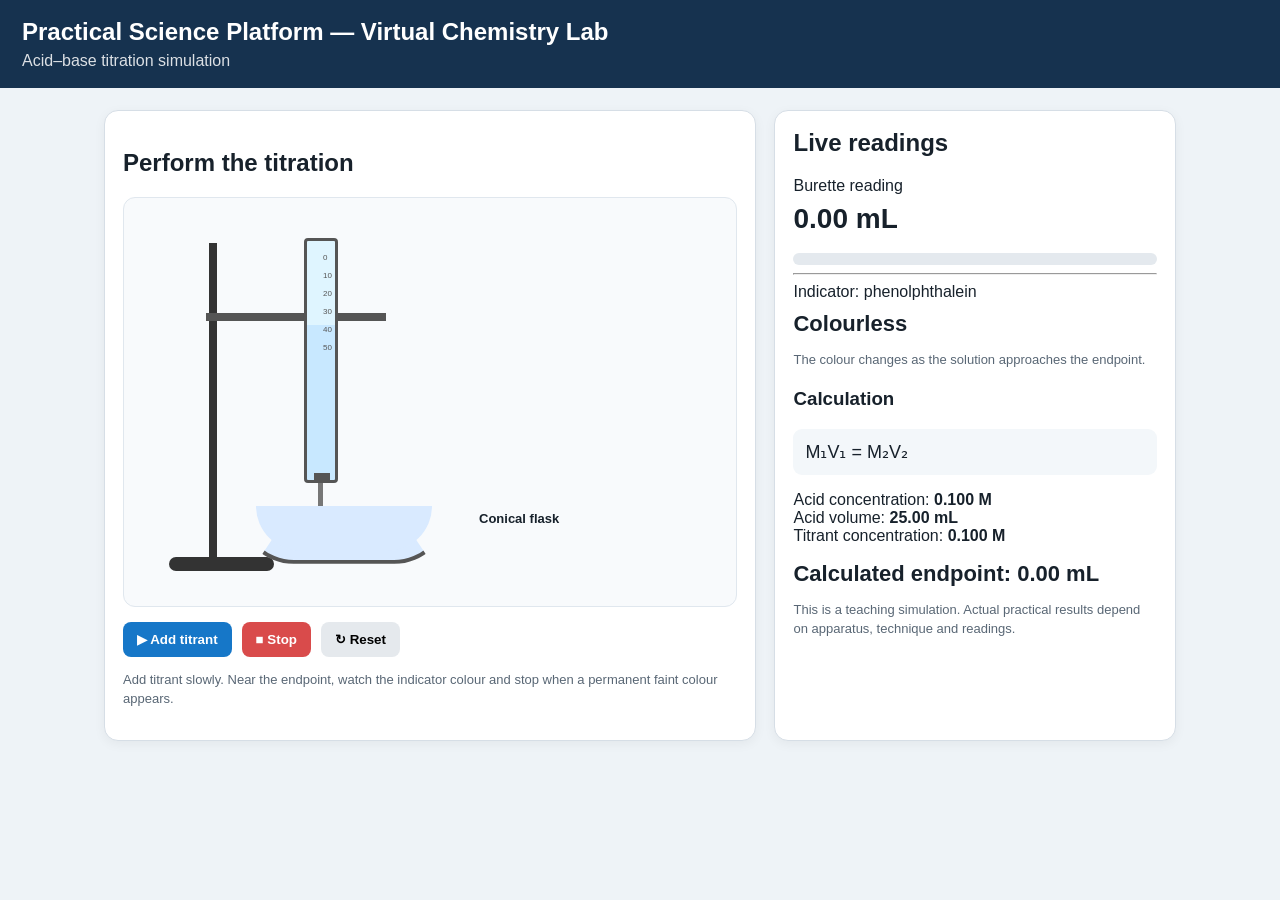
==== assets/titration.html @ 9d66d342 "Add interactive virtual titration laboratory" ====
<!doctype html>
<html lang="en">
<head>
<meta charset="utf-8"><meta name="viewport" content="width=device-width,initial-scale=1">
<title>Virtual Chemistry Lab — Acid-Base Titration</title>
<style>
*{box-sizing:border-box}body{margin:0;font-family:Arial,sans-serif;background:#eef3f7;color:#17212b}.top{background:#16324f;color:#fff;padding:18px 22px}.top h1{margin:0;font-size:24px}.top p{margin:6px 0 0;opacity:.85}.wrap{max-width:1100px;margin:22px auto;padding:0 14px;display:grid;grid-template-columns:1.3fr .8fr;gap:18px}.lab,.panel{background:#fff;border:1px solid #d6dee6;border-radius:14px;padding:18px;box-shadow:0 3px 12px #0000000d}.lab{min-height:600px}.scene{height:410px;position:relative;background:#f8fafc;border:1px solid #e0e7ee;border-radius:12px;overflow:hidden}.stand{position:absolute;left:85px;top:45px;width:8px;height:315px;background:#333}.base{position:absolute;left:45px;bottom:35px;width:105px;height:14px;background:#333;border-radius:8px}.clamp{position:absolute;left:82px;top:115px;width:180px;height:8px;background:#555}.burette{position:absolute;left:180px;top:40px;width:34px;height:245px;border:3px solid #555;border-radius:4px;background:linear-gradient(to bottom,#dff5ff 0%,#dff5ff 35%,#c8e8ff 35%,#c8e8ff 100%)}.scale{position:absolute;right:3px;top:8px;font-size:8px;line-height:18px;color:#555}.tap{position:absolute;left:190px;top:275px;width:16px;height:8px;background:#555}.tip{position:absolute;left:194px;top:285px;width:5px;height:28px;background:#777}.drop{position:absolute;left:192px;top:310px;width:10px;height:10px;border-radius:50%;background:#6ba9d8;display:none}.flask{position:absolute;left:115px;bottom:42px;width:210px;height:120px;border:4px solid #555;border-top:0;border-radius:0 0 55px 55px;background:linear-gradient(to top,#d9eaff 0%,#d9eaff 40%,transparent 41%);clip-path:polygon(37% 0,63% 0,63% 24%,92% 100%,8% 100%,37% 24%)}.liquid{position:absolute;left:132px;bottom:55px;width:176px;height:45px;border-radius:0 0 48px 48px;background:#d9eaff;transition:.4s}.liquid.pink{background:#f29ac4}.liquid.purple{background:#9b75d1}.label{position:absolute;left:355px;bottom:80px;font-size:13px;font-weight:bold}.drop.run{display:block;animation:fall .65s linear}@keyframes fall{from{top:310px;opacity:1}to{top:365px;opacity:.2}}.controls{display:flex;gap:10px;flex-wrap:wrap;margin-top:15px}.controls button{border:0;border-radius:8px;padding:10px 14px;font-weight:bold;cursor:pointer}.start{background:#1677c8;color:#fff}.stop{background:#d94b4b;color:#fff}.reset{background:#e5e9ed}.range{width:100%}.panel h2{margin-top:0}.read{font-size:28px;font-weight:bold;margin:8px 0 18px}.formula{background:#f3f7fa;padding:12px;border-radius:9px;font-size:18px}.result{font-size:22px;font-weight:bold;margin-top:10px}.note{font-size:13px;color:#596775;line-height:1.5}.bar{height:12px;background:#e4e9ee;border-radius:8px;overflow:hidden}.fill{height:100%;width:0;background:#2676b8;transition:.2s}@media(max-width:800px){.wrap{grid-template-columns:1fr}.scene{height:390px}.stand{left:45px}.base{left:10px}.clamp{left:42px}.burette{left:140px}.tap{left:150px}.tip{left:154px}.drop{left:152px}.flask{left:75px}.liquid{left:92px}.label{left:315px}}
</style></head>
<body>
<header class="top"><h1>Practical Science Platform — Virtual Chemistry Lab</h1><p>Acid–base titration simulation</p></header>
<main class="wrap"><section class="lab"><h2>Perform the titration</h2><div class="scene"><div class="stand"></div><div class="base"></div><div class="clamp"></div><div class="burette"><div class="scale">0<br>10<br>20<br>30<br>40<br>50</div></div><div class="tap"></div><div class="tip"></div><div id="drop" class="drop"></div><div class="flask"></div><div id="liquid" class="liquid"></div><div class="label">Conical flask</div></div><div class="controls"><button class="start" onclick="start()">▶ Add titrant</button><button class="stop" onclick="stop()">■ Stop</button><button class="reset" onclick="resetLab()">↻ Reset</button></div><p class="note">Add titrant slowly. Near the endpoint, watch the indicator colour and stop when a permanent faint colour appears.</p></section>
<section class="panel"><h2>Live readings</h2><div>Burette reading</div><div class="read"><span id="vol">0.00</span> mL</div><div class="bar"><div id="fill" class="fill"></div></div><hr><div>Indicator: phenolphthalein</div><div id="state" class="result">Colourless</div><p class="note">The colour changes as the solution approaches the endpoint.</p><h3>Calculation</h3><div class="formula">M₁V₁ = M₂V₂</div><p>Acid concentration: <b>0.100 M</b><br>Acid volume: <b>25.00 mL</b><br>Titrant concentration: <b>0.100 M</b></p><div class="result">Calculated endpoint: <span id="answer">0.00</span> mL</div><p class="note">This is a teaching simulation. Actual practical results depend on apparatus, technique and readings.</p></section></main>
<script>
let v=0,timer=null;const target=25.00;
function render(){document.getElementById('vol').textContent=v.toFixed(2);document.getElementById('fill').style.width=Math.min(v/50*100,100)+'%';document.getElementById('answer').textContent=v.toFixed(2);let l=document.getElementById('liquid'),s=document.getElementById('state');if(v<23){l.className='liquid';s.textContent='Colourless'}else if(v<24.8){l.className='liquid pink';s.textContent='Pale pink — approaching endpoint'}else{l.className='liquid purple';s.textContent='Endpoint reached — stop'} }
function start(){if(timer)return;timer=setInterval(()=>{if(v>=target){stop();return}v=Math.min(target,v+.10);let d=document.getElementById('drop');d.classList.remove('run');void d.offsetWidth;d.classList.add('run');render()},180)}
function stop(){clearInterval(timer);timer=null;render()}
function resetLab(){stop();v=0;render()}
render();
</script></body></html>
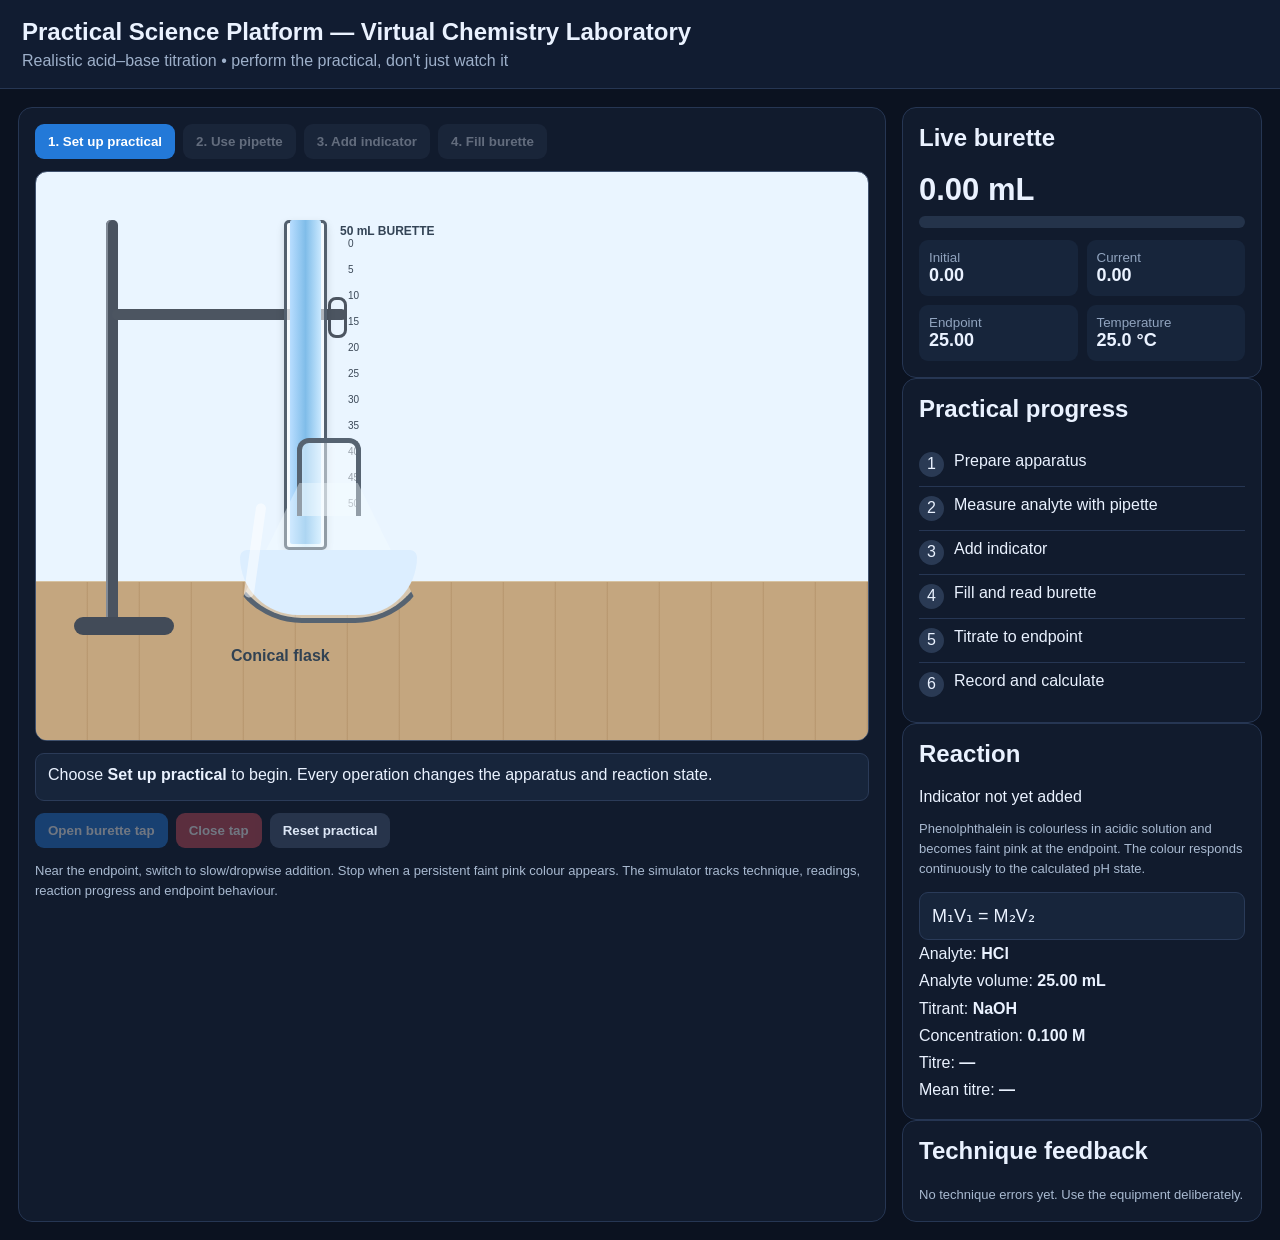
==== commit b7467713: "Upgrade titration to realistic interactive virtual practical" ====
--- a/assets/titration.html
+++ b/assets/titration.html
@@ -1,20 +1,72 @@
 <!doctype html>
 <html lang="en">
 <head>
-<meta charset="utf-8"><meta name="viewport" content="width=device-width,initial-scale=1">
-<title>Virtual Chemistry Lab — Acid-Base Titration</title>
+<meta charset="utf-8">
+<meta name="viewport" content="width=device-width,initial-scale=1">
+<title>Virtual Chemistry Lab — Realistic Acid–Base Titration</title>
 <style>
-*{box-sizing:border-box}body{margin:0;font-family:Arial,sans-serif;background:#eef3f7;color:#17212b}.top{background:#16324f;color:#fff;padding:18px 22px}.top h1{margin:0;font-size:24px}.top p{margin:6px 0 0;opacity:.85}.wrap{max-width:1100px;margin:22px auto;padding:0 14px;display:grid;grid-template-columns:1.3fr .8fr;gap:18px}.lab,.panel{background:#fff;border:1px solid #d6dee6;border-radius:14px;padding:18px;box-shadow:0 3px 12px #0000000d}.lab{min-height:600px}.scene{height:410px;position:relative;background:#f8fafc;border:1px solid #e0e7ee;border-radius:12px;overflow:hidden}.stand{position:absolute;left:85px;top:45px;width:8px;height:315px;background:#333}.base{position:absolute;left:45px;bottom:35px;width:105px;height:14px;background:#333;border-radius:8px}.clamp{position:absolute;left:82px;top:115px;width:180px;height:8px;background:#555}.burette{position:absolute;left:180px;top:40px;width:34px;height:245px;border:3px solid #555;border-radius:4px;background:linear-gradient(to bottom,#dff5ff 0%,#dff5ff 35%,#c8e8ff 35%,#c8e8ff 100%)}.scale{position:absolute;right:3px;top:8px;font-size:8px;line-height:18px;color:#555}.tap{position:absolute;left:190px;top:275px;width:16px;height:8px;background:#555}.tip{position:absolute;left:194px;top:285px;width:5px;height:28px;background:#777}.drop{position:absolute;left:192px;top:310px;width:10px;height:10px;border-radius:50%;background:#6ba9d8;display:none}.flask{position:absolute;left:115px;bottom:42px;width:210px;height:120px;border:4px solid #555;border-top:0;border-radius:0 0 55px 55px;background:linear-gradient(to top,#d9eaff 0%,#d9eaff 40%,transparent 41%);clip-path:polygon(37% 0,63% 0,63% 24%,92% 100%,8% 100%,37% 24%)}.liquid{position:absolute;left:132px;bottom:55px;width:176px;height:45px;border-radius:0 0 48px 48px;background:#d9eaff;transition:.4s}.liquid.pink{background:#f29ac4}.liquid.purple{background:#9b75d1}.label{position:absolute;left:355px;bottom:80px;font-size:13px;font-weight:bold}.drop.run{display:block;animation:fall .65s linear}@keyframes fall{from{top:310px;opacity:1}to{top:365px;opacity:.2}}.controls{display:flex;gap:10px;flex-wrap:wrap;margin-top:15px}.controls button{border:0;border-radius:8px;padding:10px 14px;font-weight:bold;cursor:pointer}.start{background:#1677c8;color:#fff}.stop{background:#d94b4b;color:#fff}.reset{background:#e5e9ed}.range{width:100%}.panel h2{margin-top:0}.read{font-size:28px;font-weight:bold;margin:8px 0 18px}.formula{background:#f3f7fa;padding:12px;border-radius:9px;font-size:18px}.result{font-size:22px;font-weight:bold;margin-top:10px}.note{font-size:13px;color:#596775;line-height:1.5}.bar{height:12px;background:#e4e9ee;border-radius:8px;overflow:hidden}.fill{height:100%;width:0;background:#2676b8;transition:.2s}@media(max-width:800px){.wrap{grid-template-columns:1fr}.scene{height:390px}.stand{left:45px}.base{left:10px}.clamp{left:42px}.burette{left:140px}.tap{left:150px}.tip{left:154px}.drop{left:152px}.flask{left:75px}.liquid{left:92px}.label{left:315px}}
-</style></head>
+*{box-sizing:border-box}body{margin:0;font-family:Inter,Arial,sans-serif;background:#0b1220;color:#eaf2ff}.top{padding:18px 22px;background:#111c31;border-bottom:1px solid #263653}.top h1{margin:0;font-size:24px}.top p{margin:6px 0 0;color:#9eb0ca}.layout{max-width:1450px;margin:auto;padding:18px;display:grid;grid-template-columns:minmax(0,1fr) 360px;gap:16px}.card{background:#111b2d;border:1px solid #263653;border-radius:14px;padding:16px}.lab{min-height:760px}.toolbar{display:flex;gap:8px;flex-wrap:wrap;margin-bottom:12px}.toolbar button,.actionbar button{border:0;border-radius:9px;padding:10px 13px;font-weight:700;cursor:pointer}.primary{background:#2379d8;color:white}.good{background:#20966b;color:white}.danger{background:#c94b58;color:white}.muted{background:#27344b;color:#dce6f5}.toolbar button:disabled,.actionbar button:disabled{opacity:.4;cursor:not-allowed}.scene{height:570px;position:relative;overflow:hidden;border-radius:12px;background:linear-gradient(#eaf5ff 0 72%,#d6c2a1 72%);border:1px solid #40516d}.bench{position:absolute;left:0;right:0;bottom:0;height:158px;background:repeating-linear-gradient(90deg,#c4a67f 0,#c4a67f 50px,#b6956d 52px)}.stand{position:absolute;left:70px;top:48px;width:12px;height:405px;background:#4a5360;border-radius:5px;box-shadow:inset 2px 0 #818a96}.base{position:absolute;left:38px;bottom:105px;width:100px;height:18px;background:#424b58;border-radius:10px}.clamp{position:absolute;left:76px;top:137px;width:235px;height:11px;background:#4c5561;border-radius:7px}.clamp:after{content:'';position:absolute;right:0;top:-12px;width:13px;height:35px;border:3px solid #4c5561;border-radius:8px}.burette{position:absolute;left:248px;top:48px;width:43px;height:330px;background:linear-gradient(90deg,rgba(255,255,255,.75),rgba(205,235,250,.82),rgba(255,255,255,.55));border:3px solid #53606e;border-radius:5px;box-shadow:0 4px 8px #0002}.burette .liquid{position:absolute;left:3px;right:3px;bottom:3px;height:55%;background:linear-gradient(90deg,#b8ddff,#80bde9,#c9e8ff);border-radius:2px;transition:height .2s}.scale{position:absolute;right:-35px;top:8px;color:#3b4857;font-size:10px;line-height:26px}.buretteLabel{position:absolute;left:304px;top:52px;color:#344456;font-weight:800;font-size:12px}.stopcock{position:absolute;left:258px;top:378px;width:24px;height:16px;background:#4b5663;border-radius:4px}.stopcock:before{content:'';position:absolute;left:-16px;top:5px;width:16px;height:6px;background:#4b5663}.tip{position:absolute;left:266px;top:393px;width:8px;height:47px;background:#687480;border-radius:0 0 5px 5px}.drop{position:absolute;left:264px;top:434px;width:12px;height:12px;border-radius:50%;background:#4da6e8;opacity:0;z-index:20}.drop.falling{animation:fall .7s linear}.@keyframes fall{0%{transform:translateY(0) scale(.7);opacity:1}90%{opacity:.85}100%{transform:translateY(78px) scale(1);opacity:0}}
+.flask{position:absolute;left:170px;bottom:117px;width:245px;height:185px}.neck{position:absolute;left:91px;top:0;width:64px;height:78px;border:5px solid #566371;border-bottom:0;background:rgba(245,252,255,.5);border-radius:12px 12px 0 0}.body{position:absolute;left:18px;bottom:0;width:209px;height:140px;border:5px solid #566371;border-top:0;border-radius:18px 18px 78px 78px;background:rgba(245,252,255,.38);clip-path:polygon(36% 0,64% 0,97% 100%,3% 100%)}.solution{position:absolute;left:34px;bottom:8px;width:177px;height:65px;border-radius:8px 8px 65px 65px;background:#dceeff;transition:background .25s,height .2s;z-index:3}.solution.pink{background:#f3a5c8}.solution.endpoint{background:#e986b9}.glassshine{position:absolute;left:44px;bottom:25px;width:10px;height:95px;background:#fff8;border-radius:10px;transform:rotate(8deg);z-index:6}.label{position:absolute;left:195px;bottom:75px;color:#314253;font-weight:800}.pipette{position:absolute;left:545px;top:115px;width:190px;height:30px;transform:rotate(-9deg);display:none;z-index:15}.pipetteBarrel{position:absolute;left:25px;top:7px;width:125px;height:16px;border:3px solid #586573;border-radius:8px;background:#f4fbff}.plunger{position:absolute;left:0;top:3px;width:30px;height:24px;border:4px solid #586573;border-radius:5px;background:#e5edf5}.tip2{position:absolute;right:0;top:12px;width:45px;height:6px;background:#6e7b87;transform:rotate(-3deg)}.pipette.show{display:block;animation:movePipette 1s ease}.@keyframes movePipette{from{transform:translate(-120px,-40px) rotate(-9deg);opacity:0}to{transform:translate(0,0) rotate(-9deg);opacity:1}}
+.bottle{position:absolute;left:590px;bottom:125px;width:90px;height:135px;background:rgba(240,248,255,.7);border:4px solid #53616e;border-radius:8px 8px 15px 15px;display:none;z-index:10}.bottle:before{content:'';position:absolute;left:27px;top:-30px;width:30px;height:32px;border:4px solid #53616e;background:#eef8ff}.bottle.show{display:block;animation:fade .4s}.@keyframes fade{from{opacity:0;transform:scale(.8)}to{opacity:1;transform:scale(1)}}
+.status{margin-top:12px;padding:12px;border-radius:9px;background:#17253b;border:1px solid #2b3b58;min-height:48px}.actionbar{display:flex;gap:8px;flex-wrap:wrap;margin-top:12px}.side h2{margin-top:0}.reading{font-size:31px;font-weight:900;margin:8px 0}.meter{height:12px;background:#24334a;border-radius:8px;overflow:hidden}.meter>div{height:100%;width:0;background:#3f9ae8;transition:width .2s}.grid{display:grid;grid-template-columns:1fr 1fr;gap:9px}.stat{padding:10px;background:#17253b;border-radius:9px}.stat small{display:block;color:#91a4bf}.stat b{font-size:18px}.step{display:flex;gap:10px;align-items:flex-start;padding:9px 0;border-bottom:1px solid #263653}.step:last-child{border:0}.dot{width:25px;height:25px;border-radius:50%;display:grid;place-items:center;background:#2a3a54;flex:none}.step.done .dot{background:#20966b}.step.active .dot{background:#2379d8}.formula{background:#17253b;border:1px solid #2a3b59;border-radius:9px;padding:12px;font-size:18px}.calc{line-height:1.7}.warn{color:#ffc86b}.success{color:#63e3ad}.error{color:#ff8f9b}.instruction{color:#a9bad1;line-height:1.55;font-size:13px}.modal{position:absolute;inset:0;background:#06101dcc;display:none;place-items:center;z-index:50}.modal.show{display:grid}.modalBox{width:min(480px,90%);background:#111b2d;border:1px solid #40516d;border-radius:14px;padding:20px}.modalBox h3{margin-top:0}.choice{display:grid;grid-template-columns:1fr 1fr;gap:8px}.choice button{padding:13px;border-radius:9px;border:1px solid #38506f;background:#17253b;color:white;font-weight:700;cursor:pointer}.choice button:hover{background:#223553}@media(max-width:1050px){.layout{grid-template-columns:1fr}.side{display:grid;grid-template-columns:1fr 1fr;gap:12px}.side>.card{margin:0}}@media(max-width:700px){.layout{padding:9px}.scene{height:570px;transform:none}.side{display:block}.burette{left:150px}.buretteLabel{left:205px}.stopcock{left:160px}.tip{left:168px}.drop{left:166px}.flask{left:45px}.label{left:70px}.pipette{left:350px}.bottle{left:380px}}
+</style>
+</head>
 <body>
-<header class="top"><h1>Practical Science Platform — Virtual Chemistry Lab</h1><p>Acid–base titration simulation</p></header>
-<main class="wrap"><section class="lab"><h2>Perform the titration</h2><div class="scene"><div class="stand"></div><div class="base"></div><div class="clamp"></div><div class="burette"><div class="scale">0<br>10<br>20<br>30<br>40<br>50</div></div><div class="tap"></div><div class="tip"></div><div id="drop" class="drop"></div><div class="flask"></div><div id="liquid" class="liquid"></div><div class="label">Conical flask</div></div><div class="controls"><button class="start" onclick="start()">▶ Add titrant</button><button class="stop" onclick="stop()">■ Stop</button><button class="reset" onclick="resetLab()">↻ Reset</button></div><p class="note">Add titrant slowly. Near the endpoint, watch the indicator colour and stop when a permanent faint colour appears.</p></section>
-<section class="panel"><h2>Live readings</h2><div>Burette reading</div><div class="read"><span id="vol">0.00</span> mL</div><div class="bar"><div id="fill" class="fill"></div></div><hr><div>Indicator: phenolphthalein</div><div id="state" class="result">Colourless</div><p class="note">The colour changes as the solution approaches the endpoint.</p><h3>Calculation</h3><div class="formula">M₁V₁ = M₂V₂</div><p>Acid concentration: <b>0.100 M</b><br>Acid volume: <b>25.00 mL</b><br>Titrant concentration: <b>0.100 M</b></p><div class="result">Calculated endpoint: <span id="answer">0.00</span> mL</div><p class="note">This is a teaching simulation. Actual practical results depend on apparatus, technique and readings.</p></section></main>
+<header class="top"><h1>Practical Science Platform — Virtual Chemistry Laboratory</h1><p>Realistic acid–base titration • perform the practical, don't just watch it</p></header>
+<div class="layout">
+<section class="card lab">
+<div class="toolbar">
+<button class="primary" id="setupBtn">1. Set up practical</button>
+<button class="muted" id="pipetteBtn" disabled>2. Use pipette</button>
+<button class="muted" id="indicatorBtn" disabled>3. Add indicator</button>
+<button class="muted" id="buretteBtn" disabled>4. Fill burette</button>
+</div>
+<div class="scene" id="scene">
+<div class="bench"></div><div class="stand"></div><div class="base"></div><div class="clamp"></div>
+<div class="burette"><div class="liquid" id="buretteLiquid"></div><div class="scale">0<br>5<br>10<br>15<br>20<br>25<br>30<br>35<br>40<br>45<br>50</div></div><div class="buretteLabel">50 mL BURETTE</div>
+<div class="stopcock" id="stopcock"></div><div class="tip"></div><div class="drop" id="drop"></div>
+<div class="flask"><div class="neck"></div><div class="body"></div><div class="solution" id="solution"></div><div class="glassshine"></div></div><div class="label">Conical flask</div>
+<div class="pipette" id="pipette"><div class="plunger"></div><div class="pipetteBarrel"></div><div class="tip2"></div></div>
+<div class="bottle" id="indicatorBottle">PP</div>
+<div class="modal" id="setupModal"><div class="modalBox"><h3>Choose your titration setup</h3><p class="instruction">The simulation uses a realistic teaching setup. Choose the acid and titrant you want to work with.</p><div class="choice"><button data-setup="standard">HCl + NaOH<br><small>0.100 M / 0.100 M</small></button><button data-setup="weak">CH₃COOH + NaOH<br><small>0.100 M / 0.100 M</small></button></div></div></div>
+</div>
+<div class="status" id="status">Choose <b>Set up practical</b> to begin. Every operation changes the apparatus and reaction state.</div>
+<div class="actionbar"><button class="primary" id="tapBtn" disabled>Open burette tap</button><button class="danger" id="stopBtn" disabled>Close tap</button><button class="muted" id="resetBtn">Reset practical</button></div>
+<p class="instruction">Near the endpoint, switch to slow/dropwise addition. Stop when a persistent faint pink colour appears. The simulator tracks technique, readings, reaction progress and endpoint behaviour.</p>
+</section>
+<aside class="side">
+<section class="card"><h2>Live burette</h2><div class="reading"><span id="volume">0.00</span> mL</div><div class="meter"><div id="meter"></div></div><div class="grid" style="margin-top:12px"><div class="stat"><small>Initial</small><b id="initial">0.00</b></div><div class="stat"><small>Current</small><b id="current">0.00</b></div><div class="stat"><small>Endpoint</small><b id="endpoint">25.00</b></div><div class="stat"><small>Temperature</small><b id="temp">25.0 °C</b></div></div></section>
+<section class="card"><h2>Practical progress</h2><div class="step" id="s1"><div class="dot">1</div><div>Prepare apparatus</div></div><div class="step" id="s2"><div class="dot">2</div><div>Measure analyte with pipette</div></div><div class="step" id="s3"><div class="dot">3</div><div>Add indicator</div></div><div class="step" id="s4"><div class="dot">4</div><div>Fill and read burette</div></div><div class="step" id="s5"><div class="dot">5</div><div>Titrate to endpoint</div></div><div class="step" id="s6"><div class="dot">6</div><div>Record and calculate</div></div></section>
+<section class="card"><h2>Reaction</h2><div id="reactionState" class="success">Solution colourless</div><p class="instruction">Phenolphthalein is colourless in acidic solution and becomes faint pink at the endpoint. The colour responds continuously to the calculated pH state.</p><div class="formula">M₁V₁ = M₂V₂</div><div class="calc">Analyte: <b id="analyte">HCl</b><br>Analyte volume: <b>25.00 mL</b><br>Titrant: <b>NaOH</b><br>Concentration: <b>0.100 M</b><br>Titre: <b id="titre">—</b><br>Mean titre: <b id="mean">—</b></div></section>
+<section class="card"><h2>Technique feedback</h2><div id="feedback" class="instruction">No technique errors yet. Use the equipment deliberately.</div></section>
+</aside>
+</div>
 <script>
-let v=0,timer=null;const target=25.00;
-function render(){document.getElementById('vol').textContent=v.toFixed(2);document.getElementById('fill').style.width=Math.min(v/50*100,100)+'%';document.getElementById('answer').textContent=v.toFixed(2);let l=document.getElementById('liquid'),s=document.getElementById('state');if(v<23){l.className='liquid';s.textContent='Colourless'}else if(v<24.8){l.className='liquid pink';s.textContent='Pale pink — approaching endpoint'}else{l.className='liquid purple';s.textContent='Endpoint reached — stop'} }
-function start(){if(timer)return;timer=setInterval(()=>{if(v>=target){stop();return}v=Math.min(target,v+.10);let d=document.getElementById('drop');d.classList.remove('run');void d.offsetWidth;d.classList.add('run');render()},180)}
-function stop(){clearInterval(timer);timer=null;render()}
-function resetLab(){stop();v=0;render()}
-render();
-</script></body></html>
+const state={setup:false,pipette:false,indicator:false,burette:false,tapping:false,volume:0,initial:0,target:25,weak:false,overshoot:false};
+const $=id=>document.getElementById(id);
+function status(t){$('status').innerHTML=t}
+function step(n,mode='done'){const e=$('s'+n);e.classList.remove('done','active');e.classList.add(mode)}
+function render(){
+ $('volume').textContent=state.volume.toFixed(2);$('current').textContent=state.volume.toFixed(2);$('initial').textContent=state.initial.toFixed(2);$('meter').style.width=Math.min(state.volume/50*100,100)+'%';
+ const remaining=Math.max(0,50-state.volume);$('buretteLiquid').style.height=Math.max(8,remaining/50*100)+'%';
+ let colour='';let text='Solution colourless';
+ if(!state.indicator){colour='';text='Indicator not yet added'}
+ else if(state.volume<state.target-2){colour='';text='Colourless — acidic solution'}
+ else if(state.volume<state.target-0.3){colour='pink';text='Very pale transient pink — approaching endpoint'}
+ else if(state.volume<=state.target+0.08){colour='endpoint';text='Faint persistent pink — ENDPOINT'}
+ else {colour='endpoint';text='Pink — endpoint overshot'}
+ $('solution').className='solution '+colour;$('reactionState').textContent=text;$('reactionState').className=state.volume>state.target+0.08?'error':state.volume>=state.target-0.3?'success':'';
+ $('titre').textContent=state.volume>0?state.volume.toFixed(2)+' mL':'—';$('mean').textContent=state.volume>=state.target-0.3&&state.volume<=state.target+0.08?state.volume.toFixed(2)+' mL':'—';
+}
+$('setupBtn').onclick=()=>$('setupModal').classList.add('show');
+document.querySelectorAll('[data-setup]').forEach(b=>b.onclick=()=>{state.setup=true;state.weak=b.dataset.setup==='weak';state.target=state.weak?25:25;state.initial=0;state.volume=0;$('analyte').textContent=state.weak?'CH₃COOH':'HCl';$('setupModal').classList.remove('show');$('pipetteBtn').disabled=false;step(1,'done');step(2,'active');status('Apparatus prepared. <b>Now use the pipette</b> to transfer exactly 25.00 mL of analyte into the conical flask.');render();});
+$('pipetteBtn').onclick=()=>{if(!state.setup)return;state.pipette=true;$('pipette').classList.add('show');$('pipetteBtn').disabled=true;$('indicatorBtn').disabled=false;step(2,'done');step(3,'active');status('Pipette delivered <b>25.00 mL</b> into the conical flask. The flask now contains the analyte.');$('solution').style.height='65px';render();};
+$('indicatorBtn').onclick=()=>{if(!state.pipette)return;state.indicator=true;$('indicatorBottle').classList.add('show');$('indicatorBtn').disabled=true;$('buretteBtn').disabled=false;step(3,'done');step(4,'active');status('Added <b>2 drops phenolphthalein</b>. The solution remains colourless because it is acidic. Now fill the burette with titrant.');render();};
+$('buretteBtn').onclick=()=>{if(!state.indicator)return;state.burette=true;state.initial=0.12;state.volume=0;$('buretteBtn').disabled=true;$('tapBtn').disabled=false;step(4,'done');step(5,'active');status('Burette filled with <b>0.100 M NaOH</b>. Initial reading recorded at <b>0.12 mL</b>. Open the tap and titrate.');render();};
+$('tapBtn').onclick=()=>{if(!state.burette)return;state.tapping=true;$('tapBtn').disabled=true;$('stopBtn').disabled=false;status('Titrant flowing. You are now titrating. Close the tap near the endpoint and use dropwise addition for precision.');flow();};
+$('stopBtn').onclick=()=>{state.tapping=false;$('stopBtn').disabled=true;$('tapBtn').disabled=false;if(state.volume>=state.target-0.3&&state.volume<=state.target+0.08){step(5,'done');step(6,'active');status('<span class="success"><b>Endpoint reached.</b></span> You stopped within the ideal endpoint window. Record the titre and calculate concentration.');step(6,'done')}else if(state.volume>state.target+0.08){state.overshoot=true;$('feedback').innerHTML='<span class="error"><b>Endpoint overshot.</b></span> You added titrant beyond the persistent faint-pink endpoint. Repeat the titre for a reliable result.';status('<span class="error"><b>Overshot endpoint.</b></span> Your titre is too high. Reset and repeat more slowly near the endpoint.');}else{status('Titration paused at '+state.volume.toFixed(2)+' mL. Continue carefully toward the endpoint.')}render();};
+function flow(){if(!state.tapping)return;if(state.volume>=49.9){state.tapping=false;$('stopBtn').disabled=true;render();return}let increment=state.volume<20?0.22:state.volume<24?0.10:0.025;state.volume=Math.min(50,state.volume+increment);const d=$('drop');d.classList.remove('falling');void d.offsetWidth;d.classList.add('falling');if(state.volume>=state.target-0.3){$('feedback').textContent='You are close to the endpoint. Use very small additions and watch the flask continuously.'}render();setTimeout(flow,state.volume<24?90:180)}
+$('resetBtn').onclick=()=>location.reload();render();
+</script>
+</body>
+</html>
